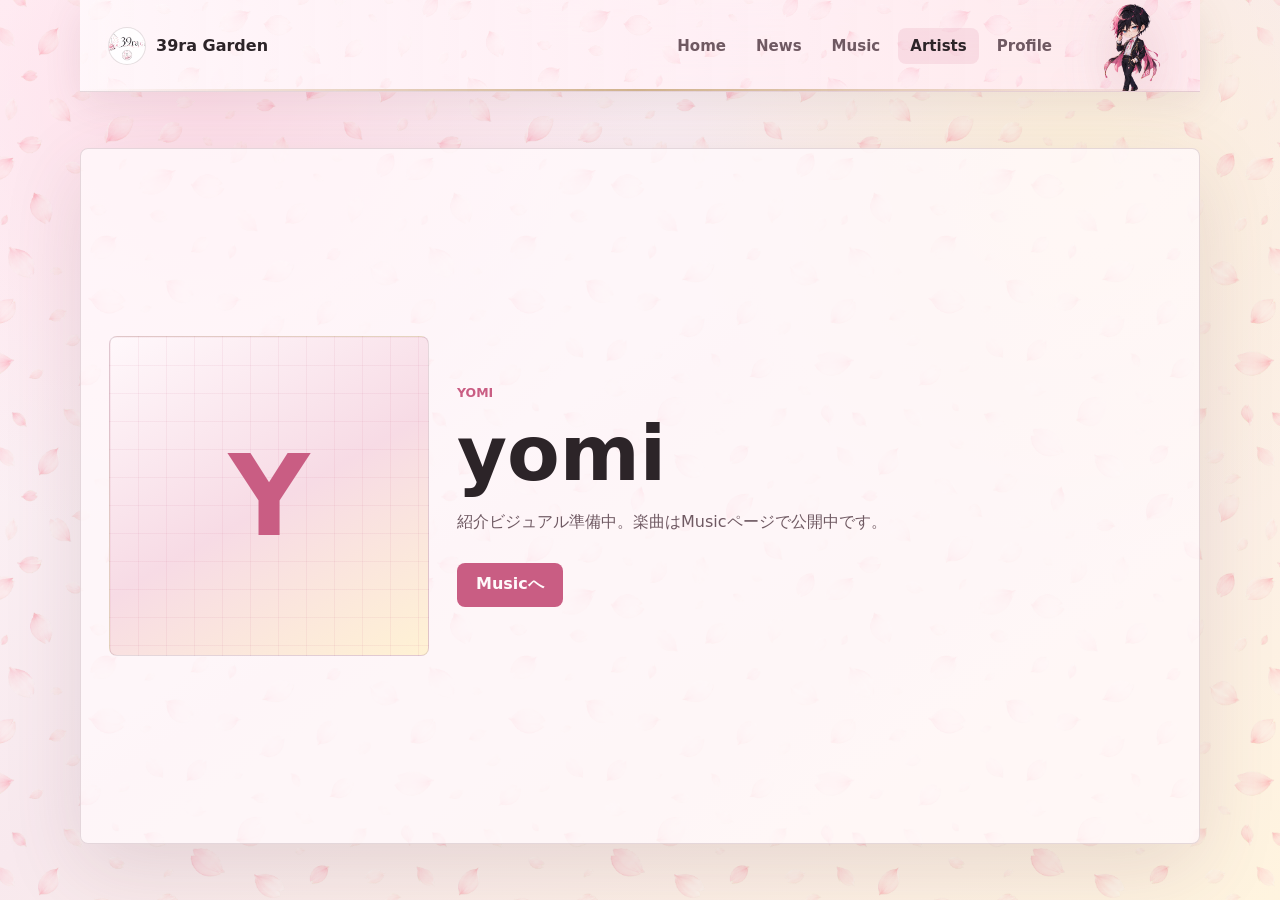
==== artist-yomi.html @ c51c0454 "Add files via upload" ====
<!doctype html>
<html lang="ja">
  <head>
    <meta charset="utf-8" />
    <meta name="viewport" content="width=device-width, initial-scale=1" />
    <title>yomi | 39ra Garden</title>
    <link rel="stylesheet" href="./styles.css" />
  </head>
  <body>
    <header class="site-header">
      <a class="brand" href="./index.html">
        <img src="./assets/39ra-garden-logo-transparent.png" alt="" />
        <span>39ra Garden</span>
      </a>
      <nav class="site-nav" aria-label="Main navigation">
        <a href="./index.html">Home</a>
        <a href="./announcements.html">News</a>
        <a href="./music.html">Music</a>
        <a href="./artists.html" aria-current="page">Artists</a>
        <a href="./profile.html">Profile</a>
      </nav>
      <img class="header-chibi" src="./assets/39ra-chibi.png" alt="" />
    </header>
    <main class="content-shell">
      <section class="artist-coming-soon">
        <div class="artist-placeholder">Y</div>
        <div>
          <p class="eyebrow">yomi</p>
          <h1>yomi</h1>
          <p>紹介ビジュアル準備中。楽曲はMusicページで公開中です。</p>
          <a class="icon-button" href="./music.html">Musicへ</a>
        </div>
      </section>
    </main>
  </body>
</html>
---- styles.css ----
:root {
  color-scheme: light;
  --bg: #fff8fb;
  --surface: rgba(255, 249, 251, 0.78);
  --surface-strong: rgba(255, 255, 255, 0.9);
  --text: #2c2428;
  --muted: #6f5962;
  --line: rgba(111, 72, 86, 0.18);
  --accent: #c95d83;
  --accent-strong: #a83e69;
  --gold: #b9945a;
  --shadow: rgba(102, 65, 78, 0.14);
}

* {
  box-sizing: border-box;
}

body {
  position: relative;
  isolation: isolate;
  min-height: 100vh;
  margin: 0;
  font-family:
    Inter, ui-sans-serif, system-ui, -apple-system, BlinkMacSystemFont, "Segoe UI",
    sans-serif;
  color: var(--text);
  background:
    radial-gradient(circle at 16% 10%, rgba(255, 216, 229, 0.78), transparent 34%),
    radial-gradient(circle at 84% 18%, rgba(255, 244, 209, 0.64), transparent 30%),
    linear-gradient(145deg, #fff8fb 0%, #f8e9ee 48%, #fff4df 100%);
}

body::before {
  content: "";
  position: fixed;
  inset: 0;
  z-index: -1;
  pointer-events: none;
  background-image: url("./assets/sakura-petal-tile.png");
  background-size: 420px 420px;
  background-repeat: repeat;
  opacity: 0.34;
}

button,
a {
  font: inherit;
}

a {
  color: inherit;
}

.site-header {
  position: sticky;
  top: 0;
  z-index: 10;
  width: min(1120px, calc(100% - 32px));
  min-height: 92px;
  margin: 0 auto;
  padding: 0 28px;
  display: flex;
  align-items: center;
  justify-content: space-between;
  gap: 20px;
  border-bottom: 1px solid var(--line);
  background:
    linear-gradient(90deg, rgba(255, 248, 251, 0.9), rgba(255, 232, 240, 0.78)),
    url("./assets/sakura-petal-tile.png") center / 360px 360px repeat;
  backdrop-filter: blur(18px);
  box-shadow: 0 12px 38px rgba(102, 65, 78, 0.1);
  overflow: hidden;
}

.site-header::after {
  content: "";
  position: absolute;
  inset: auto 0 0;
  height: 2px;
  background: linear-gradient(90deg, transparent, rgba(185, 148, 90, 0.68), transparent);
  pointer-events: none;
}

.brand {
  position: relative;
  z-index: 2;
  display: inline-flex;
  align-items: center;
  gap: 10px;
  color: var(--text);
  font-weight: 900;
  text-decoration: none;
}

.brand img {
  width: 38px;
  height: 38px;
  object-fit: cover;
  border: 1px solid var(--line);
  border-radius: 50%;
  background: rgba(255, 255, 255, 0.88);
}

.brand span {
  white-space: nowrap;
}

.site-nav {
  position: relative;
  z-index: 2;
  display: flex;
  align-items: center;
  gap: 6px;
  margin-left: auto;
  margin-right: 108px;
}

.site-nav a {
  min-height: 36px;
  display: inline-flex;
  align-items: center;
  padding: 0 12px;
  border-radius: 8px;
  color: var(--muted);
  text-decoration: none;
  font-size: 0.94rem;
  font-weight: 800;
}

.site-nav a:hover,
.site-nav a[aria-current="page"] {
  color: var(--text);
  background: rgba(201, 93, 131, 0.12);
}

.header-chibi {
  position: absolute;
  right: 16px;
  bottom: -12px;
  width: 104px;
  height: 104px;
  object-fit: contain;
  pointer-events: none;
  filter: drop-shadow(0 12px 24px rgba(161, 84, 109, 0.22));
}

.page-shell {
  width: min(1120px, calc(100% - 32px));
  min-height: calc(100vh - 92px);
  margin: 0 auto;
  display: grid;
  align-items: center;
  padding: 32px 0;
}

.music-shell {
  display: block;
}

.music-intro {
  margin-bottom: 24px;
  padding: 28px;
  border: 1px solid var(--line);
  border-radius: 8px;
  background: var(--surface);
  box-shadow: 0 18px 50px var(--shadow);
}

.music-intro h1 {
  font-size: clamp(2.4rem, 6vw, 4.8rem);
}

.music-intro p:not(.eyebrow) {
  max-width: 46rem;
  margin: 18px 0 24px;
  color: var(--muted);
  line-height: 1.8;
}

.artist-filters {
  display: flex;
  flex-wrap: wrap;
  gap: 10px;
}

.artist-filter {
  min-height: 40px;
  padding: 0 14px;
  border: 1px solid var(--line);
  border-radius: 8px;
  color: var(--muted);
  background: rgba(255, 255, 255, 0.52);
  font-weight: 800;
  cursor: pointer;
}

.artist-filter:hover,
.artist-filter[aria-pressed="true"] {
  color: var(--text);
  border-color: rgba(201, 93, 131, 0.36);
  background: rgba(201, 93, 131, 0.14);
}

.content-shell {
  width: min(1120px, calc(100% - 32px));
  margin: 0 auto;
  padding: 56px 0;
}

.home-hero {
  min-height: calc(100vh - 160px);
  display: grid;
  grid-template-columns: minmax(0, 1.15fr) minmax(280px, 0.85fr);
  gap: 28px;
  align-items: center;
}

.hero-copy {
  max-width: 700px;
}

.hero-ornament {
  display: inline-grid;
  grid-template-columns: auto minmax(0, 1fr);
  gap: 12px;
  align-items: center;
  margin-bottom: 30px;
  padding: 10px 14px;
  border: 1px solid var(--line);
  border-radius: 8px;
  background: rgba(255, 255, 255, 0.42);
  box-shadow: 0 18px 50px var(--shadow);
}

.hero-ornament span {
  display: grid;
  place-items: center;
  width: 52px;
  aspect-ratio: 1;
  border-radius: 50%;
  overflow: hidden;
  border: 1px solid rgba(201, 93, 131, 0.26);
  background: rgba(255, 255, 255, 0.72);
}

.hero-ornament span img {
  width: 100%;
  height: 100%;
  object-fit: cover;
}

.hero-ornament small {
  color: var(--muted);
  font-size: 0.82rem;
  font-weight: 900;
  text-transform: uppercase;
}

.hero-logo-title {
  max-width: 620px;
  margin: 0;
  line-height: 0;
}

.hero-logo-title img {
  display: block;
  width: 100%;
  max-height: 250px;
  object-fit: contain;
  object-position: left center;
  filter: drop-shadow(0 18px 34px rgba(161, 84, 109, 0.18));
}

.hero-copy h1 {
  font-size: clamp(3rem, 8vw, 7.5rem);
}

.hero-copy .hero-logo-title {
  font-size: 0;
}

.hero-copy p {
  max-width: 36rem;
  margin: 24px 0 30px;
  color: var(--muted);
  font-size: 1.05rem;
  line-height: 1.8;
}

.latest-card {
  display: grid;
  gap: 20px;
  padding: 18px;
  border: 1px solid var(--line);
  border-radius: 8px;
  background: var(--surface);
  box-shadow: 0 24px 80px var(--shadow);
  text-decoration: none;
}

.latest-card:hover {
  border-color: rgba(201, 93, 131, 0.46);
}

.mini-cover {
  width: 100%;
}

.card-kicker {
  margin: 0 0 8px;
  color: var(--accent);
  font-size: 0.78rem;
  font-weight: 800;
  text-transform: uppercase;
}

.latest-card h2 {
  margin: 0;
  font-size: clamp(1.8rem, 4vw, 3.2rem);
  line-height: 1;
}

.latest-card p:not(.card-kicker) {
  margin: 12px 0 0;
  color: var(--muted);
  line-height: 1.65;
}

.announcement-preview {
  display: grid;
  gap: 18px;
  align-self: stretch;
  padding: 24px;
  border: 1px solid var(--line);
  border-radius: 8px;
  background:
    linear-gradient(145deg, rgba(255, 249, 251, 0.92), rgba(255, 231, 239, 0.74)),
    url("./assets/sakura-petal-tile.png") center / 360px 360px repeat;
  box-shadow: 0 24px 80px var(--shadow);
}

.announcement-preview h2 {
  margin: 0;
  font-size: clamp(2rem, 5vw, 3.4rem);
  line-height: 1;
}

.home-announcement-list {
  display: grid;
  gap: 12px;
  margin: 0;
  padding: 0;
  list-style: none;
}

.home-announcement-list li {
  display: grid;
  gap: 5px;
  padding: 14px;
  border: 1px solid var(--line);
  border-radius: 8px;
  background: rgba(255, 255, 255, 0.56);
}

.home-announcement-list span {
  color: var(--accent);
  font-size: 0.74rem;
  font-weight: 900;
  text-transform: uppercase;
}

.home-announcement-list strong {
  font-size: 1rem;
}

.home-announcement-list small {
  color: var(--muted);
  line-height: 1.55;
}

.text-link {
  color: var(--accent-strong);
  font-weight: 900;
  text-decoration: none;
}

.text-link:hover {
  text-decoration: underline;
}

.section-band {
  padding: 34px 0 0;
}

.section-band h2 {
  margin: 0 0 18px;
  font-size: 1.3rem;
}

.link-grid {
  display: grid;
  grid-template-columns: repeat(3, minmax(0, 1fr));
  gap: 14px;
}

.link-grid a {
  position: relative;
  display: flex;
  min-height: 176px;
  flex-direction: column;
  justify-content: flex-end;
  gap: 8px;
  overflow: hidden;
  padding: 22px;
  border: 1px solid var(--line);
  border-radius: 8px;
  background: var(--surface);
  box-shadow: 0 18px 50px var(--shadow);
  text-decoration: none;
}

.link-grid a:hover {
  background: var(--surface-strong);
  transform: translateY(-2px);
}

.link-grid img {
  position: absolute;
  inset: 0;
  width: 100%;
  height: 100%;
  object-fit: cover;
  opacity: 0.82;
  transition:
    opacity 180ms ease,
    transform 180ms ease;
}

.link-grid a::after {
  content: "";
  position: absolute;
  inset: 0;
  background: linear-gradient(180deg, rgba(255, 250, 252, 0.18), rgba(255, 250, 252, 0.86));
  pointer-events: none;
}

.link-grid a:hover img {
  opacity: 0.96;
  transform: scale(1.03);
}

.link-grid span {
  position: relative;
  z-index: 1;
  color: var(--accent);
  font-size: 0.78rem;
  font-weight: 800;
  text-transform: uppercase;
}

.link-grid strong {
  position: relative;
  z-index: 1;
  font-size: 1.4rem;
}

.link-grid small {
  position: relative;
  z-index: 1;
  color: var(--muted);
  font-size: 0.95rem;
}

.profile-layout {
  min-height: calc(100vh - 184px);
  display: grid;
  grid-template-columns: minmax(180px, 320px) minmax(0, 1fr);
  gap: 42px;
  align-items: center;
}

.artists-hero {
  margin-bottom: 24px;
  padding: 28px;
  border: 1px solid var(--line);
  border-radius: 8px;
  background: var(--surface);
  box-shadow: 0 18px 50px var(--shadow);
}

.announcements-hero {
  margin-bottom: 24px;
  padding: 28px;
  border: 1px solid var(--line);
  border-radius: 8px;
  background: var(--surface);
  box-shadow: 0 18px 50px var(--shadow);
}

.announcements-hero h1 {
  font-size: clamp(3rem, 8vw, 6.2rem);
}

.announcements-hero p:not(.eyebrow) {
  max-width: 46rem;
  margin: 18px 0 0;
  color: var(--muted);
  line-height: 1.8;
}

.announcement-list {
  display: grid;
  gap: 14px;
}

.announcement-item {
  padding: 22px;
  border: 1px solid var(--line);
  border-radius: 8px;
  background: var(--surface);
  box-shadow: 0 18px 50px var(--shadow);
}

.announcement-item h2 {
  margin: 8px 0 12px;
  font-size: clamp(1.5rem, 4vw, 2.4rem);
}

.announcement-item p:not(.announcement-meta) {
  margin: 0;
  color: var(--muted);
  line-height: 1.75;
}

.announcement-item a {
  display: inline-flex;
  margin-top: 16px;
  color: var(--accent-strong);
  font-weight: 900;
  text-decoration: none;
}

.announcement-item a:hover {
  text-decoration: underline;
}

.announcement-meta {
  margin: 0;
  color: var(--accent);
  font-size: 0.78rem;
  font-weight: 900;
  text-transform: uppercase;
}

.artists-hero h1 {
  font-size: clamp(3rem, 8vw, 6.2rem);
}

.artists-hero p:not(.eyebrow) {
  max-width: 46rem;
  margin: 18px 0 0;
  color: var(--muted);
  line-height: 1.8;
}

.artist-grid {
  display: grid;
  grid-template-columns: repeat(2, minmax(0, 1fr));
  gap: 16px;
}

.artist-card {
  display: grid;
  grid-template-columns: minmax(140px, 0.92fr) minmax(0, 1fr);
  gap: 18px;
  align-items: end;
  min-height: 280px;
  overflow: hidden;
  padding: 18px;
  border: 1px solid var(--line);
  border-radius: 8px;
  background: var(--surface);
  box-shadow: 0 18px 50px var(--shadow);
  text-decoration: none;
}

.artist-card:hover {
  border-color: rgba(201, 93, 131, 0.46);
  background: var(--surface-strong);
  transform: translateY(-2px);
}

.artist-card img {
  width: 100%;
  height: 100%;
  min-height: 232px;
  object-fit: cover;
  border: 1px solid var(--line);
  border-radius: 8px;
}

.artist-card.dark-card {
  color: #fff4f9;
  background:
    linear-gradient(135deg, rgba(38, 14, 30, 0.84), rgba(105, 30, 73, 0.72)),
    #1b0d18;
}

.artist-card.dark-card small {
  color: rgba(255, 233, 242, 0.78);
}

.artist-card span,
.artist-card small {
  display: block;
}

.artist-card span {
  color: var(--accent);
  font-size: 0.78rem;
  font-weight: 900;
  text-transform: uppercase;
}

.artist-card strong {
  display: block;
  margin: 8px 0 10px;
  font-size: clamp(1.8rem, 4vw, 3rem);
  line-height: 1;
}

.artist-card small {
  color: var(--muted);
  font-size: 0.95rem;
  line-height: 1.65;
}

.artist-placeholder {
  display: grid;
  place-items: center;
  width: 100%;
  aspect-ratio: 1;
  border: 1px solid var(--line);
  border-radius: 8px;
  background:
    linear-gradient(rgba(201, 93, 131, 0.08) 1px, transparent 1px),
    linear-gradient(90deg, rgba(201, 93, 131, 0.08) 1px, transparent 1px),
    linear-gradient(150deg, #fff8fb 0%, #f7dbe5 52%, #fff2d4 100%);
  background-size: 28px 28px, 28px 28px, auto;
  color: var(--accent);
  font-size: clamp(4rem, 12vw, 7rem);
  font-weight: 900;
}

.artist-detail {
  display: grid;
  grid-template-columns: minmax(320px, 0.96fr) minmax(0, 1.04fr);
  gap: 28px;
  align-items: stretch;
  min-height: calc(100vh - 204px);
  padding: 22px;
  border: 1px solid var(--line);
  border-radius: 8px;
  background: var(--surface);
  box-shadow: 0 24px 80px var(--shadow);
}

.artist-detail.oboro-theme,
.artist-detail.yoi-theme {
  color: #fff4f9;
  background:
    linear-gradient(135deg, rgba(20, 8, 18, 0.86), rgba(97, 24, 69, 0.72)),
    #160a14;
}

.artist-main-visual {
  width: 100%;
  height: 100%;
  min-height: 560px;
  object-fit: cover;
  border: 1px solid rgba(255, 190, 216, 0.28);
  border-radius: 8px;
}

.oboro-theme .artist-main-visual {
  object-fit: contain;
  background: #140914;
}

.artist-detail-copy {
  display: flex;
  flex-direction: column;
  justify-content: center;
  padding: clamp(20px, 4vw, 44px);
}

.artist-detail-copy h1 {
  font-size: clamp(3rem, 8vw, 6.4rem);
}

.artist-detail-copy p:not(.eyebrow) {
  max-width: 42rem;
  margin: 22px 0 28px;
  color: rgba(255, 233, 242, 0.82);
  font-size: 1rem;
  line-height: 1.85;
}

.artist-facts {
  display: grid;
  grid-template-columns: repeat(2, minmax(0, 1fr));
  gap: 10px;
  margin: 0 0 28px;
}

.artist-facts div {
  min-width: 0;
  padding: 14px;
  border: 1px solid rgba(255, 190, 216, 0.22);
  border-radius: 8px;
  background: rgba(255, 255, 255, 0.06);
}

.artist-facts dt {
  color: #ff9fc2;
  font-size: 0.74rem;
  font-weight: 900;
  text-transform: uppercase;
}

.artist-facts dd {
  margin: 7px 0 0;
  color: rgba(255, 244, 249, 0.9);
}

.artist-coming-soon {
  display: grid;
  grid-template-columns: minmax(180px, 320px) minmax(0, 1fr);
  gap: 28px;
  align-items: center;
  min-height: calc(100vh - 204px);
  padding: 28px;
  border: 1px solid var(--line);
  border-radius: 8px;
  background: var(--surface);
  box-shadow: 0 24px 80px var(--shadow);
}

.artist-coming-soon p:not(.eyebrow) {
  max-width: 38rem;
  margin: 18px 0 26px;
  color: var(--muted);
  line-height: 1.8;
}

.profile-mark {
  display: grid;
  place-items: center;
  width: min(100%, 320px);
  aspect-ratio: 1;
  border: 1px solid var(--line);
  border-radius: 8px;
  background:
    linear-gradient(rgba(201, 93, 131, 0.08) 1px, transparent 1px),
    linear-gradient(90deg, rgba(201, 93, 131, 0.08) 1px, transparent 1px),
    linear-gradient(150deg, #fff8fb 0%, #f7dbe5 52%, #fff2d4 100%);
  background-size: 28px 28px, 28px 28px, auto;
  color: var(--accent);
  font-size: clamp(5rem, 16vw, 9rem);
  font-weight: 900;
  box-shadow: 0 24px 80px var(--shadow);
}

.logo-mark {
  overflow: hidden;
  padding: 0;
  background: rgba(255, 255, 255, 0.78);
}

.logo-mark img {
  width: 100%;
  height: 100%;
  object-fit: cover;
}

.profile-copy {
  max-width: 720px;
}

.profile-copy p {
  margin: 22px 0 28px;
  color: var(--muted);
  font-size: 1.05rem;
  line-height: 1.8;
}

.profile-list {
  display: grid;
  gap: 12px;
  margin: 0;
}

.profile-list div {
  padding: 18px;
  border: 1px solid var(--line);
  border-radius: 8px;
  background: var(--surface);
  box-shadow: 0 18px 50px var(--shadow);
}

.profile-list dt {
  color: var(--accent);
  font-size: 0.78rem;
  font-weight: 800;
  text-transform: uppercase;
}

.profile-list dd {
  margin: 8px 0 0;
  color: var(--muted);
}

.profile-list a {
  color: var(--text);
  font-weight: 800;
}

.player-view {
  display: grid;
  grid-template-columns: minmax(280px, 0.92fr) minmax(320px, 1.08fr);
  gap: 28px;
  align-items: stretch;
}

.song-browser {
  margin-top: 24px;
}

.song-browser h2 {
  margin: 0 0 16px;
  font-size: 1.3rem;
}

.song-list {
  display: grid;
  grid-template-columns: repeat(2, minmax(0, 1fr));
  gap: 14px;
}

.song-card {
  display: grid;
  grid-template-columns: 76px minmax(0, 1fr);
  gap: 14px;
  align-items: center;
  min-height: 104px;
  padding: 14px;
  border: 1px solid var(--line);
  border-radius: 8px;
  color: var(--text);
  background: var(--surface);
  box-shadow: 0 18px 50px var(--shadow);
  text-align: left;
  cursor: pointer;
}

.song-card:hover,
.song-card[aria-pressed="true"] {
  border-color: rgba(201, 93, 131, 0.42);
  background: var(--surface-strong);
}

.song-thumb {
  width: 76px;
  aspect-ratio: 1;
  border: 1px solid var(--line);
  border-radius: 8px;
  background:
    linear-gradient(rgba(201, 93, 131, 0.08) 1px, transparent 1px),
    linear-gradient(90deg, rgba(201, 93, 131, 0.08) 1px, transparent 1px),
    linear-gradient(150deg, #fff8fb 0%, #f7dbe5 48%, #f6d7a7 100%);
  background-position: center;
  background-size: cover;
}

.song-card-body {
  display: grid;
  gap: 4px;
  min-width: 0;
}

.song-card-body small {
  color: var(--accent);
  font-size: 0.75rem;
  font-weight: 800;
  text-transform: uppercase;
}

.song-card-body strong {
  overflow: hidden;
  text-overflow: ellipsis;
  white-space: nowrap;
  font-size: 1.08rem;
}

.song-card-body span {
  color: var(--muted);
  font-size: 0.9rem;
}

.empty-state {
  margin: 0;
  padding: 22px;
  border: 1px solid var(--line);
  border-radius: 8px;
  color: var(--muted);
  background: var(--surface);
}

.art-panel,
.track-panel {
  border: 1px solid var(--line);
  background: var(--surface);
  backdrop-filter: blur(18px);
  border-radius: 8px;
  box-shadow: 0 24px 80px var(--shadow);
}

.art-panel {
  min-height: 560px;
  display: grid;
  place-items: center;
  padding: 28px;
}

.cover-art {
  position: relative;
  width: min(100%, 420px);
  aspect-ratio: 1;
  overflow: hidden;
  border: 1px solid rgba(255, 255, 255, 0.18);
  border-radius: 8px;
  background:
    linear-gradient(rgba(201, 93, 131, 0.08) 1px, transparent 1px),
    linear-gradient(90deg, rgba(201, 93, 131, 0.08) 1px, transparent 1px),
    linear-gradient(150deg, #fff8fb 0%, #f7dbe5 48%, #f6d7a7 100%);
  background-size: 32px 32px, 32px 32px, auto;
  box-shadow: 0 28px 80px var(--shadow);
}

.cover-art.has-image {
  background-position: center;
  background-size: cover;
}

.cover-art.has-image .moon,
.cover-art.has-image .signal {
  display: none;
}

.moon {
  position: absolute;
  top: 12%;
  right: 14%;
  width: 24%;
  aspect-ratio: 1;
  border-radius: 50%;
  background: #fff7df;
  box-shadow: 0 0 44px rgba(238, 173, 196, 0.5);
}

.signal {
  position: absolute;
  left: 50%;
  bottom: -16%;
  width: 52%;
  aspect-ratio: 1;
  border: 2px solid rgba(201, 93, 131, 0.5);
  border-radius: 50%;
  transform: translateX(-50%);
}

.signal-a {
  width: 36%;
}

.signal-b {
  width: 60%;
  border-color: rgba(185, 148, 90, 0.46);
}

.signal-c {
  width: 86%;
  border-color: rgba(111, 72, 86, 0.18);
}

.track-panel {
  display: flex;
  flex-direction: column;
  justify-content: center;
  padding: clamp(28px, 5vw, 56px);
}

.eyebrow {
  margin: 0 0 18px;
  color: var(--accent);
  font-size: 0.78rem;
  font-weight: 700;
  letter-spacing: 0;
  text-transform: uppercase;
}

h1 {
  margin: 0;
  font-size: clamp(2.4rem, 6vw, 5.8rem);
  line-height: 0.94;
  letter-spacing: 0;
}

.description {
  max-width: 34rem;
  margin: 22px 0 32px;
  color: var(--muted);
  font-size: 1rem;
  line-height: 1.7;
}

audio {
  width: 100%;
  min-height: 48px;
  margin-bottom: 22px;
}

.actions {
  display: flex;
  flex-wrap: wrap;
  gap: 12px;
}

.icon-button {
  display: inline-flex;
  min-height: 44px;
  align-items: center;
  justify-content: center;
  gap: 10px;
  padding: 0 18px;
  border: 1px solid transparent;
  border-radius: 8px;
  color: #fffafb;
  background: var(--accent);
  text-decoration: none;
  font-weight: 800;
  cursor: pointer;
}

.icon-button:hover {
  background: var(--accent-strong);
}

.icon-button.secondary {
  color: var(--text);
  border-color: var(--line);
  background: var(--surface-strong);
}

.icon-button.secondary:hover {
  background: rgba(201, 93, 131, 0.12);
}

.icon-button[aria-pressed="true"] {
  color: #2c2428;
  background: var(--gold);
}

.stats {
  display: grid;
  grid-template-columns: repeat(3, minmax(0, 1fr));
  gap: 12px;
  margin: 34px 0 0;
}

.stats div {
  min-width: 0;
  padding: 16px;
  border: 1px solid var(--line);
  border-radius: 8px;
  background: rgba(255, 255, 255, 0.56);
}

.stats dt {
  color: var(--muted);
  font-size: 0.76rem;
  font-weight: 700;
  text-transform: uppercase;
}

.stats dd {
  margin: 8px 0 0;
  font-size: 1.42rem;
  font-weight: 900;
}

.lyrics-section {
  margin-top: 28px;
  padding-top: 24px;
  border-top: 1px solid var(--line);
}

.lyrics-section h2 {
  margin: 0 0 12px;
  font-size: 1rem;
}

.lyrics-section p {
  max-height: 220px;
  margin: 0;
  overflow: auto;
  white-space: pre-wrap;
  color: var(--muted);
  font-size: 0.95rem;
  line-height: 1.75;
}

@media (max-width: 820px) {
  .site-header {
    width: min(100% - 20px, 560px);
    min-height: auto;
    padding: 12px 16px;
    align-items: flex-start;
    flex-direction: column;
  }

  .header-chibi {
    display: none;
  }

  .site-nav {
    width: 100%;
    display: grid;
    grid-template-columns: repeat(5, minmax(0, 1fr));
    margin: 0;
  }

  .site-nav a {
    justify-content: center;
    padding: 0 8px;
  }

  .page-shell {
    width: min(100% - 20px, 560px);
    align-items: start;
    padding: 20px 0;
  }

  .player-view {
    grid-template-columns: 1fr;
    gap: 14px;
  }

  .art-panel {
    min-height: auto;
    padding: 14px;
  }

  .cover-art {
    width: min(100%, 360px);
  }

  .track-panel {
    padding: 24px;
  }

  .stats {
    grid-template-columns: 1fr;
  }

  .music-intro {
    padding: 22px;
  }

  .song-list {
    grid-template-columns: 1fr;
  }

  .content-shell {
    width: min(100% - 20px, 560px);
    padding: 30px 0;
  }

  .home-hero,
  .profile-layout,
  .artist-detail,
  .artist-coming-soon {
    min-height: auto;
    grid-template-columns: 1fr;
  }

  .link-grid,
  .artist-grid {
    grid-template-columns: 1fr;
  }

  .artist-card {
    grid-template-columns: 1fr;
    min-height: auto;
  }

  .artist-card img,
  .artist-main-visual {
    min-height: auto;
    aspect-ratio: 16 / 10;
  }

  .artist-facts {
    grid-template-columns: 1fr;
  }
}
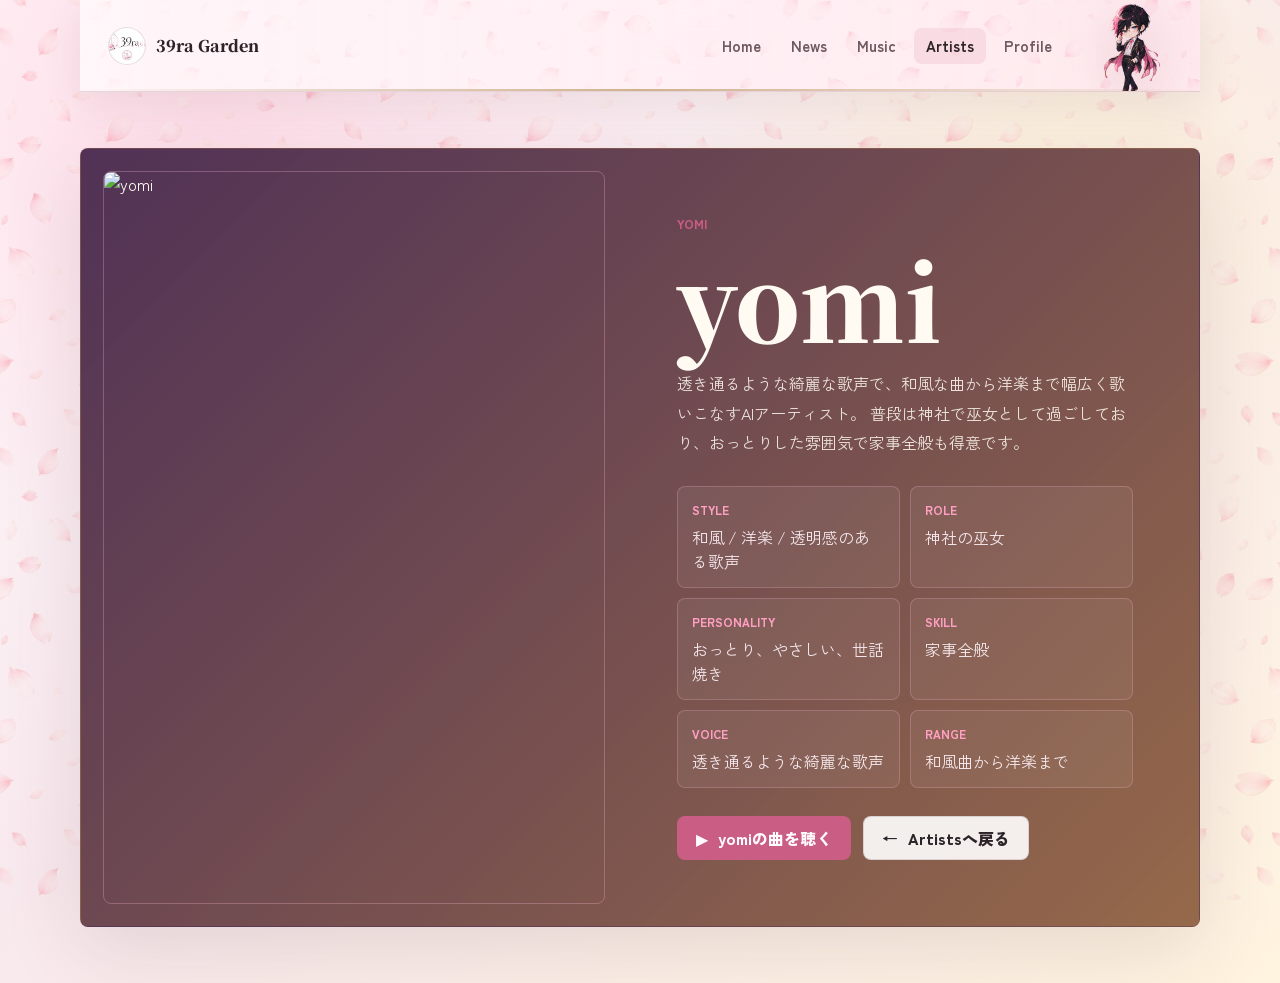
==== commit 340d2ca8: "Add files via upload" ====
--- a/artist-yomi.html
+++ b/artist-yomi.html
@@ -3,6 +3,11 @@
   <head>
     <meta charset="utf-8" />
     <meta name="viewport" content="width=device-width, initial-scale=1" />
+    <meta name="description" content="yomiのAIアーティスト紹介。" />
+    <meta property="og:title" content="yomi | 39ra Garden" />
+    <meta property="og:description" content="透き通る歌声で幅広く歌いこなす、神社の巫女。" />
+    <meta property="og:type" content="profile" />
+    <meta property="og:image" content="./assets/yomi-key-visual.png" />
     <title>yomi | 39ra Garden</title>
     <link rel="stylesheet" href="./styles.css" />
   </head>
@@ -21,16 +26,37 @@
       </nav>
       <img class="header-chibi" src="./assets/39ra-chibi.png" alt="" />
     </header>
+
     <main class="content-shell">
-      <section class="artist-coming-soon">
-        <div class="artist-placeholder">Y</div>
-        <div>
+      <article class="artist-detail yomi-theme">
+        <img class="artist-main-visual" src="./assets/yomi-key-visual.png" alt="yomi" />
+        <div class="artist-detail-copy">
           <p class="eyebrow">yomi</p>
           <h1>yomi</h1>
-          <p>紹介ビジュアル準備中。楽曲はMusicページで公開中です。</p>
-          <a class="icon-button" href="./music.html">Musicへ</a>
+          <p>
+            透き通るような綺麗な歌声で、和風な曲から洋楽まで幅広く歌いこなすAIアーティスト。
+            普段は神社で巫女として過ごしており、おっとりした雰囲気で家事全般も得意です。
+          </p>
+          <dl class="artist-facts">
+            <div><dt>Style</dt><dd>和風 / 洋楽 / 透明感のある歌声</dd></div>
+            <div><dt>Role</dt><dd>神社の巫女</dd></div>
+            <div><dt>Personality</dt><dd>おっとり、やさしい、世話焼き</dd></div>
+            <div><dt>Skill</dt><dd>家事全般</dd></div>
+            <div><dt>Voice</dt><dd>透き通るような綺麗な歌声</dd></div>
+            <div><dt>Range</dt><dd>和風曲から洋楽まで</dd></div>
+          </dl>
+          <div class="actions">
+            <a class="icon-button" href="./music.html">
+              <span aria-hidden="true">▶</span>
+              <span>yomiの曲を聴く</span>
+            </a>
+            <a class="icon-button secondary" href="./artists.html">
+              <span aria-hidden="true">←</span>
+              <span>Artistsへ戻る</span>
+            </a>
+          </div>
         </div>
-      </section>
+      </article>
     </main>
   </body>
 </html>
--- a/styles.css
+++ b/styles.css
@@ -1,3 +1,5 @@
+@import url("https://fonts.googleapis.com/css2?family=Noto+Serif+JP:wght@600;700;900&family=Zen+Kaku+Gothic+New:wght@400;500;700;900&display=swap");
+
 :root {
   color-scheme: light;
   --bg: #fff8fb;
@@ -22,8 +24,8 @@
   min-height: 100vh;
   margin: 0;
   font-family:
-    Inter, ui-sans-serif, system-ui, -apple-system, BlinkMacSystemFont, "Segoe UI",
-    sans-serif;
+    "Zen Kaku Gothic New", ui-sans-serif, system-ui, -apple-system, BlinkMacSystemFont,
+    "Segoe UI", sans-serif;
   color: var(--text);
   background:
     radial-gradient(circle at 16% 10%, rgba(255, 216, 229, 0.78), transparent 34%),
@@ -50,6 +52,17 @@
 
 a {
   color: inherit;
+}
+
+h1,
+h2,
+.brand,
+.link-grid strong,
+.artist-card strong,
+.announcement-item h2,
+.announcement-preview h2 {
+  font-family: "Noto Serif JP", serif;
+  font-weight: 900;
 }
 
 .site-header {
@@ -125,7 +138,7 @@
   color: var(--muted);
   text-decoration: none;
   font-size: 0.94rem;
-  font-weight: 800;
+  font-weight: 700;
 }
 
 .site-nav a:hover,
@@ -607,8 +620,24 @@
     #1b0d18;
 }
 
-.artist-card.dark-card small {
+.artist-card.dark-card small,
+.artist-card.blue-card small,
+.artist-card.shrine-card small {
   color: rgba(255, 233, 242, 0.78);
+}
+
+.artist-card.blue-card {
+  color: #f4f8ff;
+  background:
+    linear-gradient(135deg, rgba(7, 13, 27, 0.88), rgba(13, 37, 75, 0.72)),
+    #070d1b;
+}
+
+.artist-card.shrine-card {
+  color: #fffaf2;
+  background:
+    linear-gradient(135deg, rgba(87, 51, 89, 0.78), rgba(184, 134, 72, 0.62)),
+    #4b2f4d;
 }
 
 .artist-card span,
@@ -667,11 +696,30 @@
 }
 
 .artist-detail.oboro-theme,
-.artist-detail.yoi-theme {
+.artist-detail.yoi-theme,
+.artist-detail.ruka-theme {
   color: #fff4f9;
   background:
     linear-gradient(135deg, rgba(20, 8, 18, 0.86), rgba(97, 24, 69, 0.72)),
     #160a14;
+}
+
+.artist-detail.ruka-theme {
+  color: #f4f8ff;
+  background:
+    linear-gradient(135deg, rgba(5, 9, 19, 0.9), rgba(10, 33, 70, 0.76)),
+    #050913;
+}
+
+.artist-detail.yomi-theme {
+  color: #fffaf2;
+  background:
+    linear-gradient(135deg, rgba(82, 50, 88, 0.82), rgba(191, 137, 72, 0.64)),
+    #4b2f4d;
+}
+
+.artist-detail.yomi-theme .artist-detail-copy p:not(.eyebrow) {
+  color: rgba(255, 250, 242, 0.86);
 }
 
 .artist-main-visual {
@@ -1005,7 +1053,7 @@
   margin: 0 0 18px;
   color: var(--accent);
   font-size: 0.78rem;
-  font-weight: 700;
+  font-weight: 900;
   letter-spacing: 0;
   text-transform: uppercase;
 }
@@ -1015,6 +1063,12 @@
   font-size: clamp(2.4rem, 6vw, 5.8rem);
   line-height: 0.94;
   letter-spacing: 0;
+}
+
+.track-panel h1 {
+  overflow-wrap: anywhere;
+  font-size: clamp(2.2rem, 5vw, 4.6rem);
+  line-height: 1;
 }
 
 .description {
